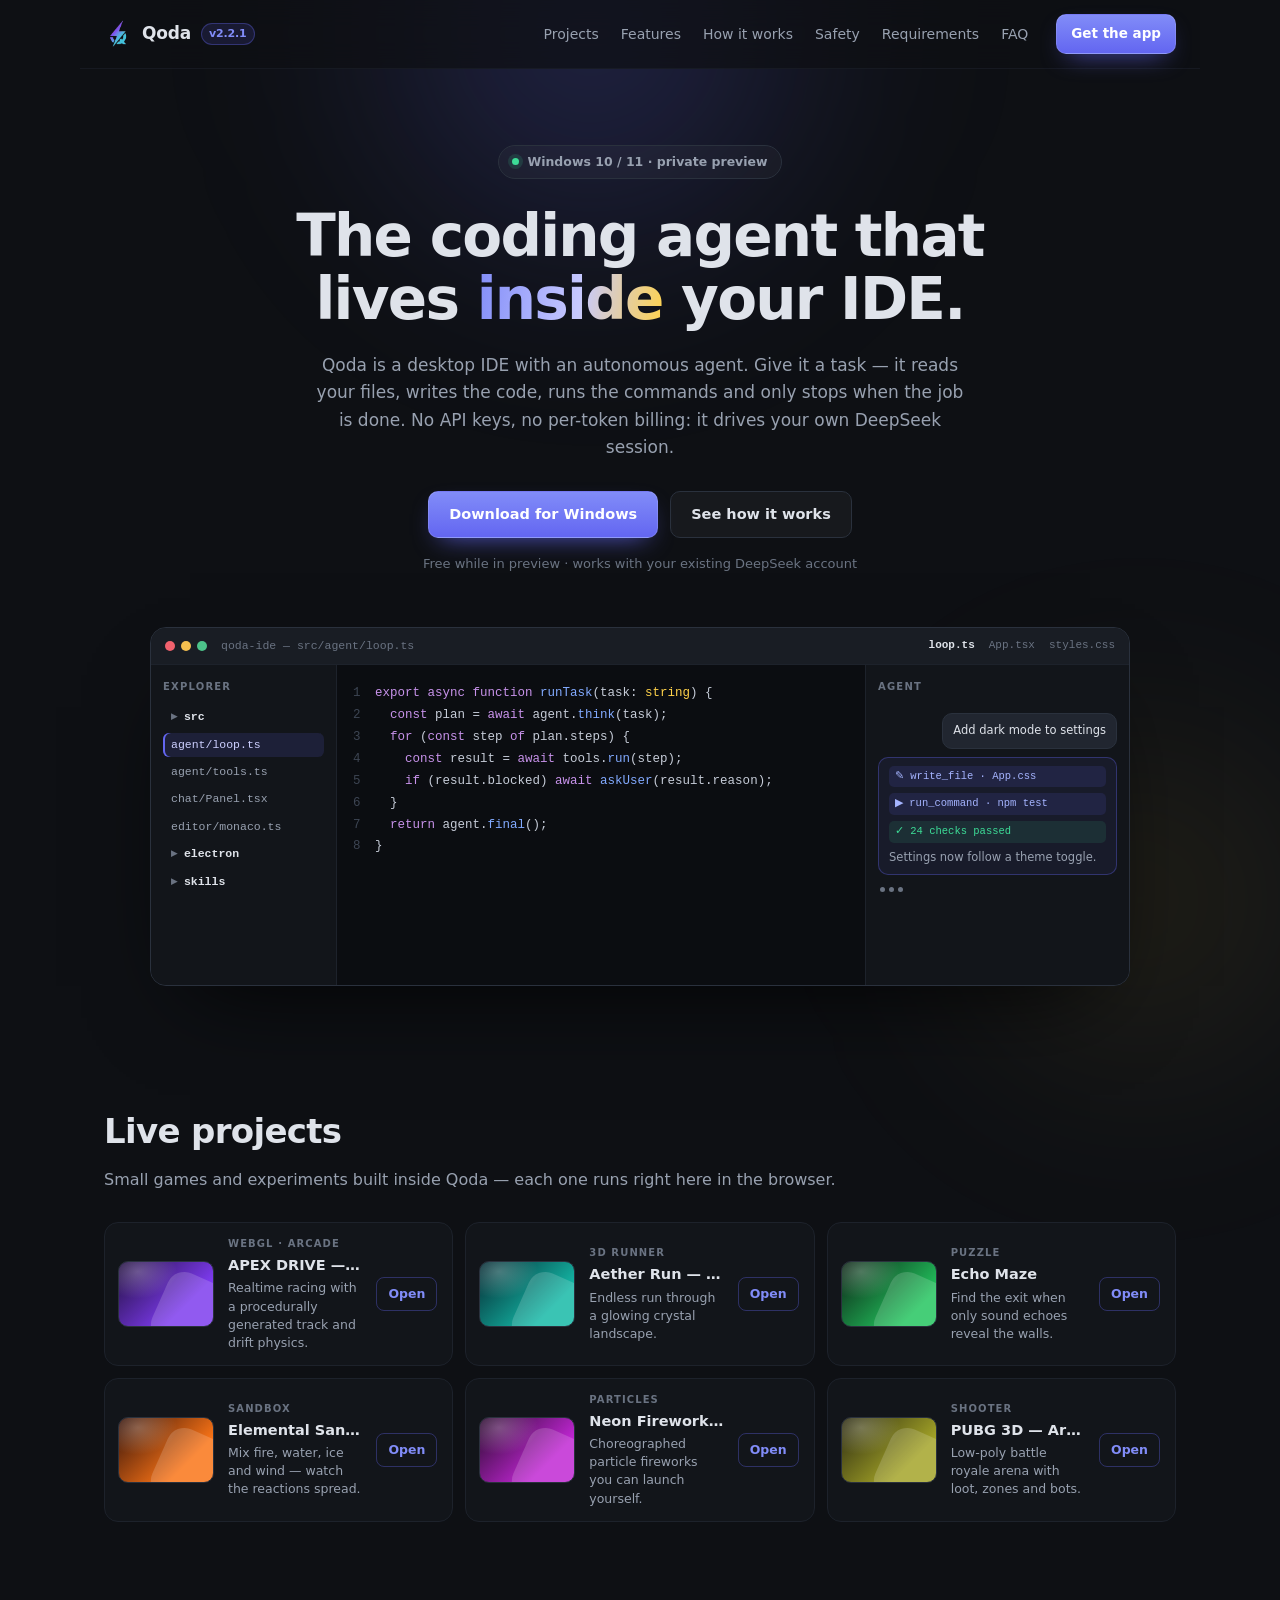
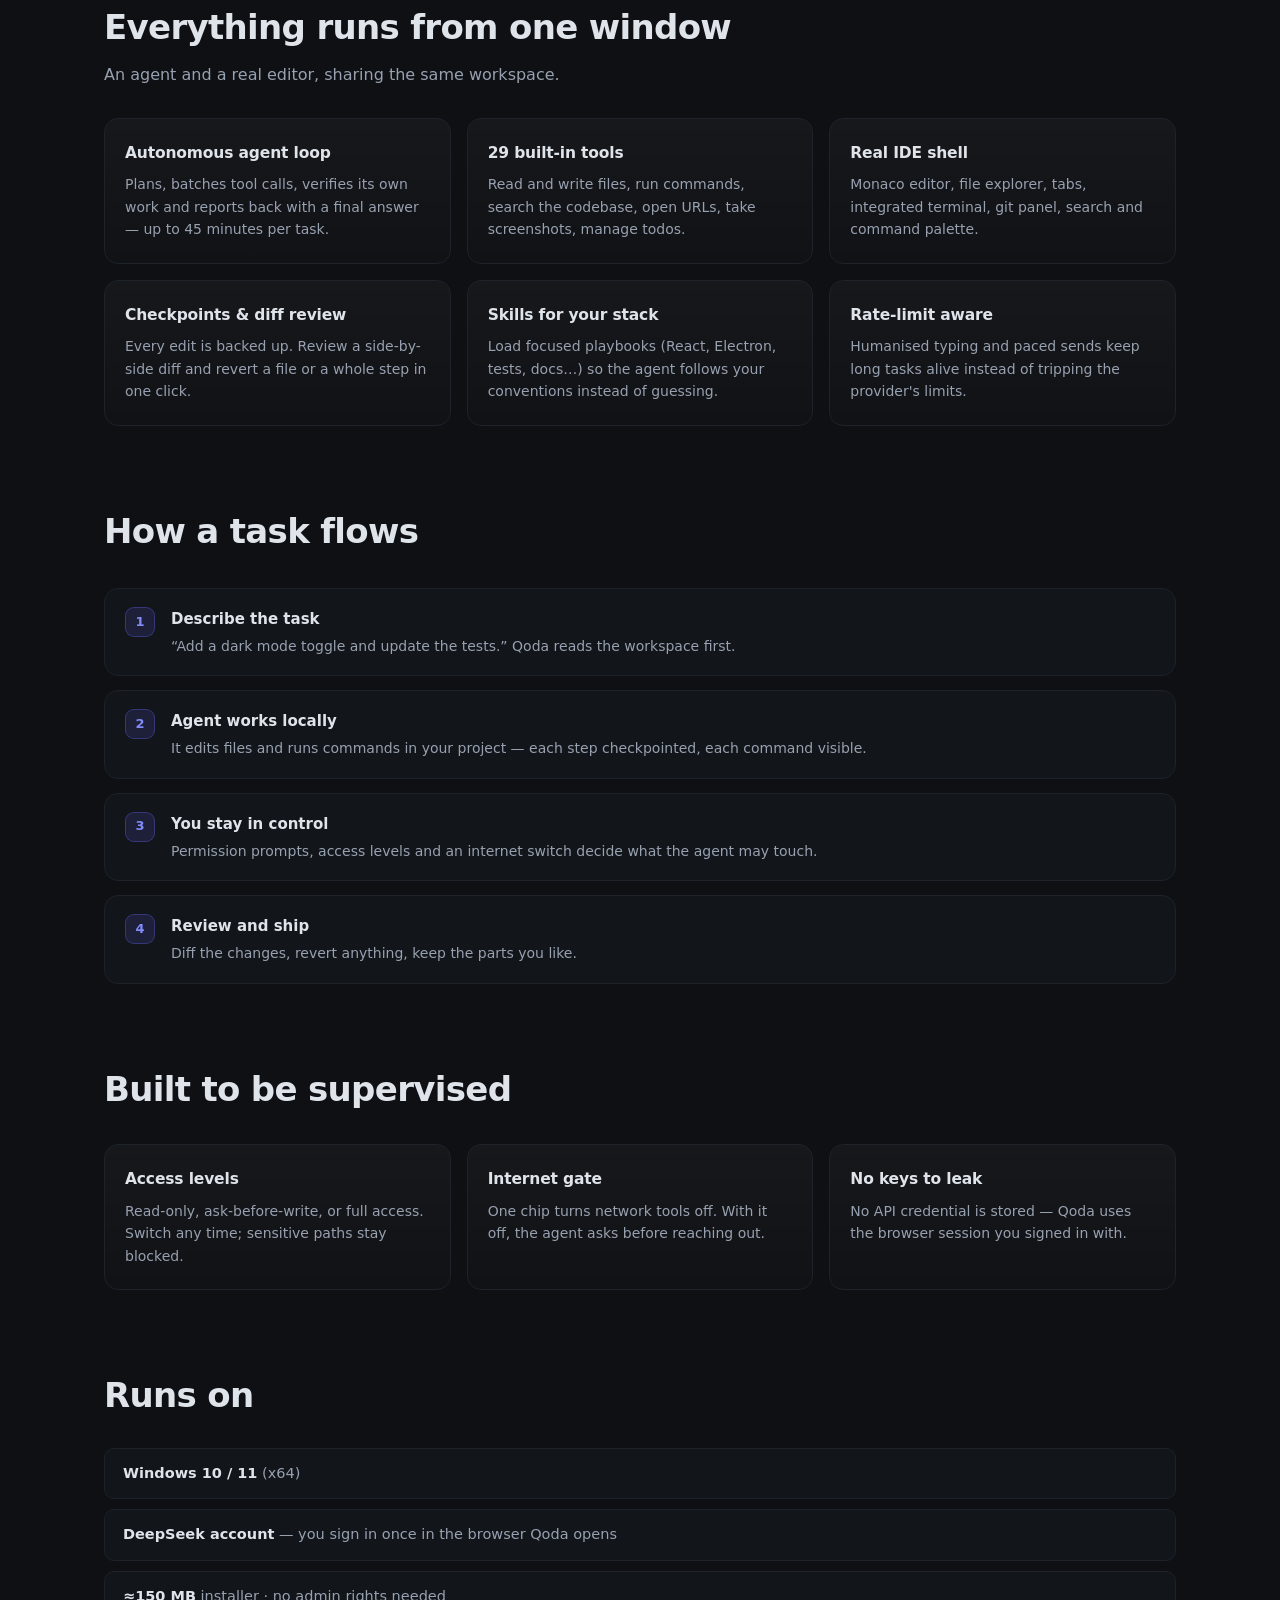
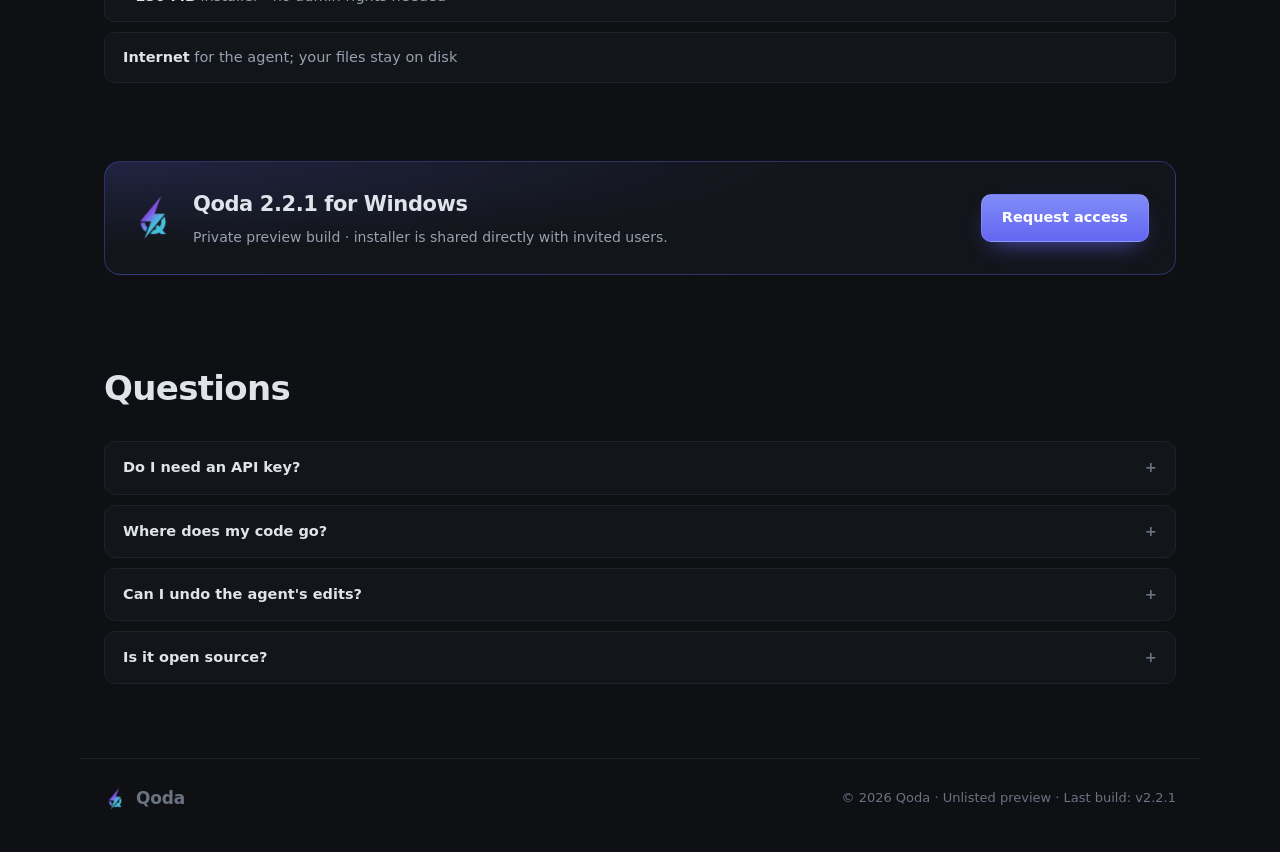
==== index.html @ f5bf3aab "site: Qoda unlisted preview + live projects" ====
<!doctype html>
<html lang="en">
<head>
  <meta charset="utf-8" />
  <meta name="viewport" content="width=device-width, initial-scale=1" />
  <title>Qoda — AI Coding Agent + Desktop IDE</title>
  <meta name="description" content="Qoda is a desktop IDE with an autonomous coding agent: it reads your files, writes code, runs commands and finishes the task. No API keys." />
  <meta name="robots" content="noindex, nofollow, noarchive, nosnippet" />
  <meta name="googlebot" content="noindex, nofollow" />
  <meta name="theme-color" content="#0e1014" />
  <link rel="icon" href="assets/favicon-16.png" sizes="16x16" />
  <link rel="stylesheet" href="styles.css" />
</head>
<body>
  <div class="glow glow-a" aria-hidden="true"></div>
  <div class="glow glow-b" aria-hidden="true"></div>

  <header class="nav" id="top">
    <a class="brand" href="#top">
      <img src="assets/qoda-mark.png" alt="" width="28" height="28" />
      <span>Qoda</span>
      <span class="brand-tag">v2.2.1</span>
    </a>
    <nav class="nav-links">
      <a href="#projects">Projects</a>
      <a href="#features">Features</a>
      <a href="#how">How it works</a>
      <a href="#safety">Safety</a>
      <a href="#requirements">Requirements</a>
      <a href="#faq">FAQ</a>
    </nav>
    <a class="btn btn-sm" href="#download">Get the app</a>
  </header>

  <main>
    <section class="hero">
      <p class="pill reveal"><span class="dot"></span> Windows 10 / 11 · private preview</p>
      <h1 class="reveal">The coding agent that lives <em>inside</em> your IDE.</h1>
      <p class="lede reveal">
        Qoda is a desktop IDE with an autonomous agent. Give it a task — it reads your files,
        writes the code, runs the commands and only stops when the job is done.
        No API keys, no per-token billing: it drives your own DeepSeek session.
      </p>
      <div class="hero-actions reveal">
        <a class="btn" href="#download">Download for Windows</a>
        <a class="btn btn-ghost" href="#how">See how it works</a>
      </div>
      <p class="hero-note reveal">Free while in preview · works with your existing DeepSeek account</p>

      <div class="app-window reveal" aria-hidden="true">
        <div class="win-bar">
          <span class="traffic"><i></i><i></i><i></i></span>
          <span class="win-title">qoda-ide — src/agent/loop.ts</span>
          <span class="win-tabs"><b>loop.ts</b><span>App.tsx</span><span>styles.css</span></span>
        </div>
        <div class="win-body">
          <aside class="win-side">
            <p class="side-head">EXPLORER</p>
            <ul class="tree">
              <li class="dir">src</li>
              <li class="file active">agent/loop.ts</li>
              <li class="file">agent/tools.ts</li>
              <li class="file">chat/Panel.tsx</li>
              <li class="file">editor/monaco.ts</li>
              <li class="dir">electron</li>
              <li class="dir">skills</li>
            </ul>
          </aside>
          <div class="win-code">
            <pre><code><span class="ln">1</span><span class="kw">export async function</span> <span class="fn">runTask</span>(task: <span class="ty">string</span>) {
<span class="ln">2</span>  <span class="kw">const</span> plan = <span class="kw">await</span> agent.<span class="fn">think</span>(task);
<span class="ln">3</span>  <span class="kw">for</span> (<span class="kw">const</span> step <span class="kw">of</span> plan.steps) {
<span class="ln">4</span>    <span class="kw">const</span> result = <span class="kw">await</span> tools.<span class="fn">run</span>(step);
<span class="ln">5</span>    <span class="kw">if</span> (result.blocked) <span class="kw">await</span> <span class="fn">askUser</span>(result.reason);
<span class="ln">6</span>  }
<span class="ln">7</span>  <span class="kw">return</span> agent.<span class="fn">final</span>();
<span class="ln">8</span>}</code></pre>
          </div>
          <aside class="win-chat">
            <p class="side-head">AGENT</p>
            <div class="bubble user">Add dark mode to settings</div>
            <div class="bubble agent">
              <span class="tool">✎ write_file · App.css</span>
              <span class="tool">▶ run_command · npm test</span>
              <span class="tool ok">✓ 24 checks passed</span>
              Settings now follow a theme toggle.
            </div>
            <div class="typing"><i></i><i></i><i></i></div>
          </aside>
        </div>
      </div>
    </section>

    <section id="projects" class="section">
      <h2 class="reveal">Live projects</h2>
      <p class="section-lede reveal">Small games and experiments built inside Qoda — each one runs right here in the browser.</p>
      <div class="pgrid">
        <a class="project reveal" href="projects/3d-racing/" target="_blank" rel="noopener">
          <span class="thumb thumb-racing" aria-hidden="true"><i></i></span>
          <span class="p-body">
            <span class="p-tag">WebGL · arcade</span>
            <span class="p-title">APEX DRIVE — 3D Racing</span>
            <span class="p-desc">Realtime racing with a procedurally generated track and drift physics.</span>
          </span>
          <span class="p-open">Open</span>
        </a>
        <a class="project reveal" href="projects/crystal-world/" target="_blank" rel="noopener">
          <span class="thumb thumb-crystal" aria-hidden="true"><i></i></span>
          <span class="p-body">
            <span class="p-tag">3D runner</span>
            <span class="p-title">Aether Run — Crystal World</span>
            <span class="p-desc">Endless run through a glowing crystal landscape.</span>
          </span>
          <span class="p-open">Open</span>
        </a>
        <a class="project reveal" href="projects/echo-maze/" target="_blank" rel="noopener">
          <span class="thumb thumb-maze" aria-hidden="true"><i></i></span>
          <span class="p-body">
            <span class="p-tag">Puzzle</span>
            <span class="p-title">Echo Maze</span>
            <span class="p-desc">Find the exit when only sound echoes reveal the walls.</span>
          </span>
          <span class="p-open">Open</span>
        </a>
        <a class="project reveal" href="projects/elemental-sandbox/" target="_blank" rel="noopener">
          <span class="thumb thumb-element" aria-hidden="true"><i></i></span>
          <span class="p-body">
            <span class="p-tag">Sandbox</span>
            <span class="p-title">Elemental Sandbox</span>
            <span class="p-desc">Mix fire, water, ice and wind — watch the reactions spread.</span>
          </span>
          <span class="p-open">Open</span>
        </a>
        <a class="project reveal" href="projects/neon-fireworks/" target="_blank" rel="noopener">
          <span class="thumb thumb-fireworks" aria-hidden="true"><i></i></span>
          <span class="p-body">
            <span class="p-tag">Particles</span>
            <span class="p-title">Neon Fireworks ULTRA</span>
            <span class="p-desc">Choreographed particle fireworks you can launch yourself.</span>
          </span>
          <span class="p-open">Open</span>
        </a>
        <a class="project reveal" href="projects/pubg-3d/" target="_blank" rel="noopener">
          <span class="thumb thumb-arena" aria-hidden="true"><i></i></span>
          <span class="p-body">
            <span class="p-tag">Shooter</span>
            <span class="p-title">PUBG 3D — Arena</span>
            <span class="p-desc">Low-poly battle royale arena with loot, zones and bots.</span>
          </span>
          <span class="p-open">Open</span>
        </a>
      </div>
    </section>

    <section id="features" class="section">
      <h2 class="reveal">Everything runs from one window</h2>
      <p class="section-lede reveal">An agent and a real editor, sharing the same workspace.</p>
      <div class="grid">
        <article class="card reveal">
          <h3>Autonomous agent loop</h3>
          <p>Plans, batches tool calls, verifies its own work and reports back with a final answer — up to 45 minutes per task.</p>
        </article>
        <article class="card reveal">
          <h3>29 built-in tools</h3>
          <p>Read and write files, run commands, search the codebase, open URLs, take screenshots, manage todos.</p>
        </article>
        <article class="card reveal">
          <h3>Real IDE shell</h3>
          <p>Monaco editor, file explorer, tabs, integrated terminal, git panel, search and command palette.</p>
        </article>
        <article class="card reveal">
          <h3>Checkpoints &amp; diff review</h3>
          <p>Every edit is backed up. Review a side-by-side diff and revert a file or a whole step in one click.</p>
        </article>
        <article class="card reveal">
          <h3>Skills for your stack</h3>
          <p>Load focused playbooks (React, Electron, tests, docs…) so the agent follows your conventions instead of guessing.</p>
        </article>
        <article class="card reveal">
          <h3>Rate-limit aware</h3>
          <p>Humanised typing and paced sends keep long tasks alive instead of tripping the provider's limits.</p>
        </article>
      </div>
    </section>

    <section id="how" class="section">
      <h2 class="reveal">How a task flows</h2>
      <ol class="steps">
        <li class="reveal"><span>1</span><div><h3>Describe the task</h3><p>“Add a dark mode toggle and update the tests.” Qoda reads the workspace first.</p></div></li>
        <li class="reveal"><span>2</span><div><h3>Agent works locally</h3><p>It edits files and runs commands in your project — each step checkpointed, each command visible.</p></div></li>
        <li class="reveal"><span>3</span><div><h3>You stay in control</h3><p>Permission prompts, access levels and an internet switch decide what the agent may touch.</p></div></li>
        <li class="reveal"><span>4</span><div><h3>Review and ship</h3><p>Diff the changes, revert anything, keep the parts you like.</p></div></li>
      </ol>
    </section>

    <section id="safety" class="section">
      <h2 class="reveal">Built to be supervised</h2>
      <div class="grid grid-3">
        <article class="card reveal">
          <h3>Access levels</h3>
          <p>Read-only, ask-before-write, or full access. Switch any time; sensitive paths stay blocked.</p>
        </article>
        <article class="card reveal">
          <h3>Internet gate</h3>
          <p>One chip turns network tools off. With it off, the agent asks before reaching out.</p>
        </article>
        <article class="card reveal">
          <h3>No keys to leak</h3>
          <p>No API credential is stored — Qoda uses the browser session you signed in with.</p>
        </article>
      </div>
    </section>

    <section id="requirements" class="section">
      <h2 class="reveal">Runs on</h2>
      <ul class="req reveal">
        <li><b>Windows 10 / 11</b> (x64)</li>
        <li><b>DeepSeek account</b> — you sign in once in the browser Qoda opens</li>
        <li><b>≈150 MB</b> installer · no admin rights needed</li>
        <li><b>Internet</b> for the agent; your files stay on disk</li>
      </ul>
    </section>

    <section id="download" class="section download">
      <div class="dl-card reveal">
        <img src="assets/qoda-mark.png" alt="Qoda" width="44" height="44" />
        <div>
          <h2>Qoda 2.2.1 for Windows</h2>
          <p>Private preview build · installer is shared directly with invited users.</p>
        </div>
        <a class="btn" href="#" id="dl-link">Request access</a>
      </div>
    </section>

    <section id="faq" class="section">
      <h2 class="reveal">Questions</h2>
      <div class="faq reveal">
        <details><summary>Do I need an API key?</summary><p>No. Qoda drives the DeepSeek web session you already have, so there is nothing to paste and nothing to bill per token.</p></details>
        <details><summary>Where does my code go?</summary><p>Your files stay on your machine. Only the context the agent sends to the chat leaves your computer — the same content you would type yourself.</p></details>
        <details><summary>Can I undo the agent's edits?</summary><p>Yes. Every write is checkpointed, and the diff view reverts either a single file or all changes from a step.</p></details>
        <details><summary>Is it open source?</summary><p>The repository is private for now. This page is an unlisted preview — please don't share the link.</p></details>
      </div>
    </section>
  </main>

  <footer class="foot">
    <div class="brand"><img src="assets/qoda-mark.png" alt="" width="22" height="22" /><span>Qoda</span></div>
    <p>© 2026 Qoda · Unlisted preview · Last build: v2.2.1</p>
  </footer>

  <script src="app.js" defer></script>
</body>
</html>
---- styles.css ----
/* Qoda landing — single stylesheet, no external deps */

:root {
  --bg: #0e1014;
  --bg-2: #12151a;
  --bg-3: #191d24;
  --bg-4: #212630;
  --border: #1d222b;
  --border-2: #2a313d;
  --text: #dfe3ea;
  --text-2: #98a1b0;
  --text-3: #6a7382;
  --accent: #6366f1;
  --accent-2: #818cf8;
  --accent-soft: rgba(99, 102, 241, 0.14);
  --accent-line: rgba(99, 102, 241, 0.35);
  --amber: #ffd24a;
  --green: #3ddc97;
  --radius: 14px;
  --max: 1120px;
  --font: "Segoe UI Variable Text", "Segoe UI", Inter, system-ui, -apple-system, sans-serif;
  --mono: "Cascadia Code", "JetBrains Mono", ui-monospace, Consolas, monospace;
}

* { box-sizing: border-box; }

html { scroll-behavior: smooth; }

body {
  margin: 0;
  background: var(--bg);
  color: var(--text);
  font-family: var(--font);
  font-size: 16px;
  line-height: 1.6;
  -webkit-font-smoothing: antialiased;
  overflow-x: hidden;
}

a { color: inherit; text-decoration: none; }

img { display: block; }

/* ── ambient glows ───────────────────────────────────────── */
.glow {
  position: fixed;
  border-radius: 50%;
  filter: blur(90px);
  pointer-events: none;
  z-index: 0;
}
.glow-a {
  width: 620px; height: 620px;
  top: -280px; left: 50%;
  transform: translateX(-58%);
  background: radial-gradient(circle, rgba(99, 102, 241, 0.28), transparent 68%);
}
.glow-b {
  width: 520px; height: 520px;
  bottom: -260px; right: -120px;
  background: radial-gradient(circle, rgba(255, 210, 74, 0.10), transparent 70%);
}

/* ── nav ─────────────────────────────────────────────────── */
.nav {
  position: sticky;
  top: 0;
  z-index: 20;
  display: flex;
  align-items: center;
  gap: 28px;
  max-width: var(--max);
  margin: 0 auto;
  padding: 14px 24px;
  backdrop-filter: blur(14px);
  background: rgba(14, 16, 20, 0.72);
  border-bottom: 1px solid rgba(29, 34, 43, 0.6);
}

.brand {
  display: inline-flex;
  align-items: center;
  gap: 10px;
  font-weight: 700;
  letter-spacing: -0.01em;
  font-size: 17px;
}
.brand img { border-radius: 7px; }
.brand-tag {
  font-size: 11px;
  font-weight: 600;
  color: var(--accent-2);
  background: var(--accent-soft);
  border: 1px solid var(--accent-line);
  padding: 1px 7px;
  border-radius: 999px;
}

.nav-links {
  display: flex;
  gap: 22px;
  margin-left: auto;
  font-size: 14px;
  color: var(--text-2);
}
.nav-links a:hover { color: var(--text); }

/* ── buttons ─────────────────────────────────────────────── */
.btn {
  display: inline-flex;
  align-items: center;
  justify-content: center;
  gap: 8px;
  padding: 11px 20px;
  border-radius: 10px;
  font-size: 14.5px;
  font-weight: 600;
  color: #fff;
  background: linear-gradient(180deg, var(--accent-2), var(--accent));
  border: 1px solid rgba(255, 255, 255, 0.12);
  box-shadow: 0 10px 26px -12px rgba(99, 102, 241, 0.9);
  transition: transform 0.16s ease, box-shadow 0.16s ease, background 0.16s ease;
}
.btn:hover { transform: translateY(-1px); box-shadow: 0 14px 32px -12px rgba(99, 102, 241, 1); }
.btn-sm { padding: 8px 14px; font-size: 13.5px; }
.btn-ghost {
  background: rgba(255, 255, 255, 0.04);
  border: 1px solid var(--border-2);
  color: var(--text);
  box-shadow: none;
}
.btn-ghost:hover { background: rgba(255, 255, 255, 0.08); box-shadow: none; }

/* ── hero ────────────────────────────────────────────────── */
main { position: relative; z-index: 1; }

.hero {
  max-width: var(--max);
  margin: 0 auto;
  padding: 76px 24px 40px;
  text-align: center;
}

.pill {
  display: inline-flex;
  align-items: center;
  gap: 8px;
  font-size: 12.5px;
  font-weight: 600;
  color: var(--text-2);
  background: rgba(255, 255, 255, 0.03);
  border: 1px solid var(--border-2);
  border-radius: 999px;
  padding: 6px 13px;
  margin: 0 0 26px;
}
.pill .dot {
  width: 7px; height: 7px;
  border-radius: 50%;
  background: var(--green);
  box-shadow: 0 0 0 4px rgba(61, 220, 151, 0.14);
}

h1 {
  font-size: clamp(34px, 5.4vw, 58px);
  line-height: 1.1;
  letter-spacing: -0.03em;
  margin: 0 auto 20px;
  max-width: 820px;
  font-weight: 700;
}
h1 em {
  font-style: normal;
  background: linear-gradient(100deg, var(--accent-2), #c7c9ff 55%, var(--amber));
  -webkit-background-clip: text;
  background-clip: text;
  color: transparent;
}

.lede {
  max-width: 660px;
  margin: 0 auto 30px;
  color: var(--text-2);
  font-size: 17px;
}

.hero-actions {
  display: flex;
  gap: 12px;
  justify-content: center;
  flex-wrap: wrap;
}
.hero-note {
  margin: 16px 0 0;
  font-size: 13px;
  color: var(--text-3);
}

/* ── app window mock ─────────────────────────────────────── */
.app-window {
  margin: 52px auto 0;
  max-width: 980px;
  border: 1px solid var(--border-2);
  border-radius: 16px;
  overflow: hidden;
  background: var(--bg-2);
  box-shadow:
    0 40px 90px -40px rgba(0, 0, 0, 0.9),
    0 0 0 1px rgba(255, 255, 255, 0.02) inset;
  text-align: left;
}

.win-bar {
  display: flex;
  align-items: center;
  gap: 14px;
  padding: 9px 14px;
  background: var(--bg-3);
  border-bottom: 1px solid var(--border);
  font-size: 12px;
  color: var(--text-3);
}
.traffic { display: inline-flex; gap: 6px; }
.traffic i {
  width: 10px; height: 10px;
  border-radius: 50%;
  background: #3a4150;
}
.traffic i:first-child { background: #f0616d; }
.traffic i:nth-child(2) { background: #f4bf4f; }
.traffic i:nth-child(3) { background: #4cc38a; }
.win-title { font-family: var(--mono); font-size: 11.5px; }
.win-tabs { margin-left: auto; display: inline-flex; gap: 14px; font-family: var(--mono); font-size: 11px; }
.win-tabs b { color: var(--text); font-weight: 600; }

.win-body {
  display: grid;
  grid-template-columns: 186px minmax(0, 1fr) 264px;
  min-height: 320px;
}

.win-side, .win-chat {
  padding: 14px 12px;
  background: var(--bg-2);
  font-size: 12px;
}
.win-side { border-right: 1px solid var(--border); }
.win-chat { border-left: 1px solid var(--border); display: flex; flex-direction: column; gap: 8px; }

.side-head {
  margin: 0 0 10px;
  font-size: 10px;
  letter-spacing: 0.12em;
  color: var(--text-3);
  font-weight: 700;
}

.tree { list-style: none; margin: 0; padding: 0; display: grid; gap: 3px; }
.tree li {
  padding: 3px 8px;
  border-radius: 6px;
  color: var(--text-2);
  font-family: var(--mono);
  font-size: 11.5px;
  white-space: nowrap;
  overflow: hidden;
  text-overflow: ellipsis;
}
.tree .dir { color: var(--text); font-weight: 600; }
.tree .dir::before { content: "▸ "; color: var(--text-3); }
.tree .file::before { content: "  "; }
.tree .file.active {
  background: var(--accent-soft);
  color: #cdd0ff;
  box-shadow: inset 2px 0 0 var(--accent);
}

.win-code {
  background: #0b0d11;
  overflow: hidden;
}
.win-code pre {
  margin: 0;
  padding: 18px 16px;
  font-family: var(--mono);
  font-size: 12.5px;
  line-height: 1.75;
  color: #c6ccd8;
  white-space: pre;
}
.win-code .ln { display: inline-block; width: 22px; color: #3d4553; user-select: none; }
.win-code .kw { color: #c792ea; }
.win-code .fn { color: #82aaff; }
.win-code .ty { color: var(--amber); }

.bubble {
  border-radius: 10px;
  padding: 8px 10px;
  font-size: 11.5px;
  line-height: 1.5;
}
.bubble.user {
  background: var(--bg-4);
  color: var(--text);
  align-self: flex-end;
  border: 1px solid var(--border-2);
}
.bubble.agent {
  background: rgba(99, 102, 241, 0.08);
  border: 1px solid var(--accent-line);
  color: var(--text-2);
  display: grid;
  gap: 6px;
}
.tool {
  display: block;
  font-family: var(--mono);
  font-size: 10.5px;
  color: #a5b4ff;
  background: rgba(99, 102, 241, 0.12);
  border-radius: 5px;
  padding: 3px 6px;
}
.tool.ok { color: var(--green); background: rgba(61, 220, 151, 0.1); }

.typing { display: inline-flex; gap: 4px; padding: 4px 2px; }
.typing i {
  width: 5px; height: 5px;
  border-radius: 50%;
  background: var(--text-3);
  animation: blink 1.2s infinite ease-in-out;
}
.typing i:nth-child(2) { animation-delay: 0.18s; }
.typing i:nth-child(3) { animation-delay: 0.36s; }
@keyframes blink {
  0%, 80%, 100% { opacity: 0.25; transform: translateY(0); }
  40% { opacity: 1; transform: translateY(-2px); }
}

/* ── live projects ─────────────────────────────────────── */
.pgrid {
  display: grid;
  grid-template-columns: repeat(auto-fit, minmax(330px, 1fr));
  gap: 12px;
  margin-top: 28px;
}

.project {
  display: grid;
  grid-template-columns: 96px minmax(0, 1fr) auto;
  align-items: center;
  gap: 14px;
  padding: 13px 15px 13px 13px;
  background: var(--bg-2);
  border: 1px solid var(--border);
  border-radius: var(--radius);
  transition: border-color 0.18s ease, transform 0.18s ease, background 0.18s ease;
}
.project:hover {
  border-color: var(--accent-line);
  background: var(--bg-3);
  transform: translateY(-2px);
}

.thumb {
  position: relative;
  width: 96px;
  height: 66px;
  border-radius: 10px;
  overflow: hidden;
  border: 1px solid var(--border-2);
  display: block;
}
.thumb i {
  position: absolute;
  right: -18px;
  bottom: -26px;
  width: 74px;
  height: 74px;
  border-radius: 18px;
  transform: rotate(24deg);
  background: rgba(255, 255, 255, 0.16);
}
.thumb::after {
  content: "";
  position: absolute;
  inset: 0;
  background: radial-gradient(70% 70% at 20% 15%, rgba(255, 255, 255, 0.26), transparent 60%);
}
.thumb-racing    { background: linear-gradient(135deg, #22103f, #7c3aed 70%); }
.thumb-crystal   { background: linear-gradient(135deg, #062a33, #14b8a6 75%); }
.thumb-maze      { background: linear-gradient(135deg, #0d2416, #22c55e 78%); }
.thumb-element   { background: linear-gradient(135deg, #35130a, #f97316 72%); }
.thumb-fireworks { background: linear-gradient(135deg, #2a0b2e, #c026d3 72%); }
.thumb-arena     { background: linear-gradient(135deg, #2b2a12, #a3a327 72%); }

.p-body { display: grid; gap: 2px; min-width: 0; }
.p-tag {
  font-size: 10px;
  font-weight: 700;
  letter-spacing: 0.11em;
  text-transform: uppercase;
  color: var(--text-3);
}
.p-title {
  font-size: 14.5px;
  font-weight: 600;
  color: var(--text);
  white-space: nowrap;
  overflow: hidden;
  text-overflow: ellipsis;
}
.p-desc {
  font-size: 12.5px;
  line-height: 1.45;
  color: var(--text-2);
}
.p-open {
  font-size: 12.5px;
  font-weight: 600;
  color: var(--accent-2);
  border: 1px solid var(--accent-line);
  border-radius: 8px;
  padding: 6px 11px;
  white-space: nowrap;
}
.project:hover .p-open { background: var(--accent-soft); }

/* ── sections ────────────────────────────────────────────── */
.section {
  max-width: var(--max);
  margin: 0 auto;
  padding: 78px 24px 0;
}
.section h2 {
  font-size: clamp(24px, 3.4vw, 34px);
  letter-spacing: -0.02em;
  margin: 0 0 8px;
}
.section-lede { color: var(--text-2); margin: 0 0 30px; }

.grid {
  display: grid;
  grid-template-columns: repeat(auto-fit, minmax(268px, 1fr));
  gap: 16px;
  margin-top: 28px;
}
.grid-3 { grid-template-columns: repeat(auto-fit, minmax(240px, 1fr)); }

.card {
  background: linear-gradient(180deg, rgba(255, 255, 255, 0.035), rgba(255, 255, 255, 0.012));
  border: 1px solid var(--border);
  border-radius: var(--radius);
  padding: 22px 20px;
  transition: border-color 0.18s ease, transform 0.18s ease;
}
.card:hover { border-color: var(--accent-line); transform: translateY(-2px); }
.card h3 {
  margin: 0 0 8px;
  font-size: 15.5px;
  letter-spacing: -0.01em;
}
.card p { margin: 0; color: var(--text-2); font-size: 14px; }

/* ── steps ───────────────────────────────────────────────── */
.steps {
  list-style: none;
  margin: 30px 0 0;
  padding: 0;
  display: grid;
  gap: 14px;
  counter-reset: step;
}
.steps li {
  display: flex;
  gap: 16px;
  align-items: flex-start;
  background: var(--bg-2);
  border: 1px solid var(--border);
  border-radius: var(--radius);
  padding: 18px 20px;
}
.steps span {
  flex: none;
  width: 30px; height: 30px;
  display: grid;
  place-items: center;
  border-radius: 9px;
  background: var(--accent-soft);
  border: 1px solid var(--accent-line);
  color: var(--accent-2);
  font-weight: 700;
  font-size: 13px;
}
.steps h3 { margin: 0 0 4px; font-size: 15px; }
.steps p { margin: 0; color: var(--text-2); font-size: 14px; }

/* ── requirements ────────────────────────────────────────── */
.req {
  list-style: none;
  margin: 26px 0 0;
  padding: 0;
  display: grid;
  gap: 10px;
}
.req li {
  background: var(--bg-2);
  border: 1px solid var(--border);
  border-radius: 10px;
  padding: 13px 18px;
  color: var(--text-2);
  font-size: 14.5px;
}
.req b { color: var(--text); }

/* ── download ────────────────────────────────────────────── */
.download { padding-bottom: 8px; }
.dl-card {
  display: flex;
  align-items: center;
  gap: 18px;
  flex-wrap: wrap;
  background:
    radial-gradient(120% 140% at 0% 0%, rgba(99, 102, 241, 0.18), transparent 55%),
    var(--bg-2);
  border: 1px solid var(--accent-line);
  border-radius: 16px;
  padding: 26px 26px;
}
.dl-card img { border-radius: 11px; }
.dl-card h2 { font-size: 21px; margin: 0 0 4px; }
.dl-card p { margin: 0; color: var(--text-2); font-size: 14px; }
.dl-card .btn { margin-left: auto; }

/* ── faq ─────────────────────────────────────────────────── */
.faq { display: grid; gap: 10px; margin-top: 26px; }
.faq details {
  background: var(--bg-2);
  border: 1px solid var(--border);
  border-radius: 11px;
  padding: 14px 18px;
}
.faq summary {
  cursor: pointer;
  font-weight: 600;
  font-size: 14.5px;
  list-style: none;
}
.faq summary::-webkit-details-marker { display: none; }
.faq summary::after { content: "+"; float: right; color: var(--text-3); }
.faq details[open] summary::after { content: "–"; }
.faq p { margin: 10px 0 0; color: var(--text-2); font-size: 14px; }

/* ── footer ──────────────────────────────────────────────── */
.foot {
  max-width: var(--max);
  margin: 74px auto 0;
  padding: 26px 24px 40px;
  border-top: 1px solid var(--border);
  display: flex;
  align-items: center;
  gap: 16px;
  flex-wrap: wrap;
  color: var(--text-3);
  font-size: 13px;
}
.foot p { margin: 0 0 0 auto; }

/* ── reveal on scroll ────────────────────────────────────── */
.reveal {
  opacity: 0;
  transform: translateY(14px);
  transition: opacity 0.6s ease, transform 0.6s ease;
}
.reveal.in { opacity: 1; transform: none; }

@media (prefers-reduced-motion: reduce) {
  .reveal { opacity: 1; transform: none; transition: none; }
  html { scroll-behavior: auto; }
}

/* ── responsive ──────────────────────────────────────────── */
@media (max-width: 900px) {
  .nav-links { display: none; }
  .win-body { grid-template-columns: 150px minmax(0, 1fr); }
  .win-chat { display: none; }
  .hero { padding-top: 54px; }
  .dl-card .btn { margin-left: 0; }
}

@media (max-width: 560px) {
  .win-side { display: none; }
  .win-body { grid-template-columns: minmax(0, 1fr); }
  .win-code pre { font-size: 11px; padding: 14px 10px; }
  .section { padding-top: 58px; }
  .project { grid-template-columns: 72px minmax(0, 1fr); }
  .thumb { width: 72px; height: 54px; }
  .p-desc { display: none; }
  .p-open { display: none; }
}
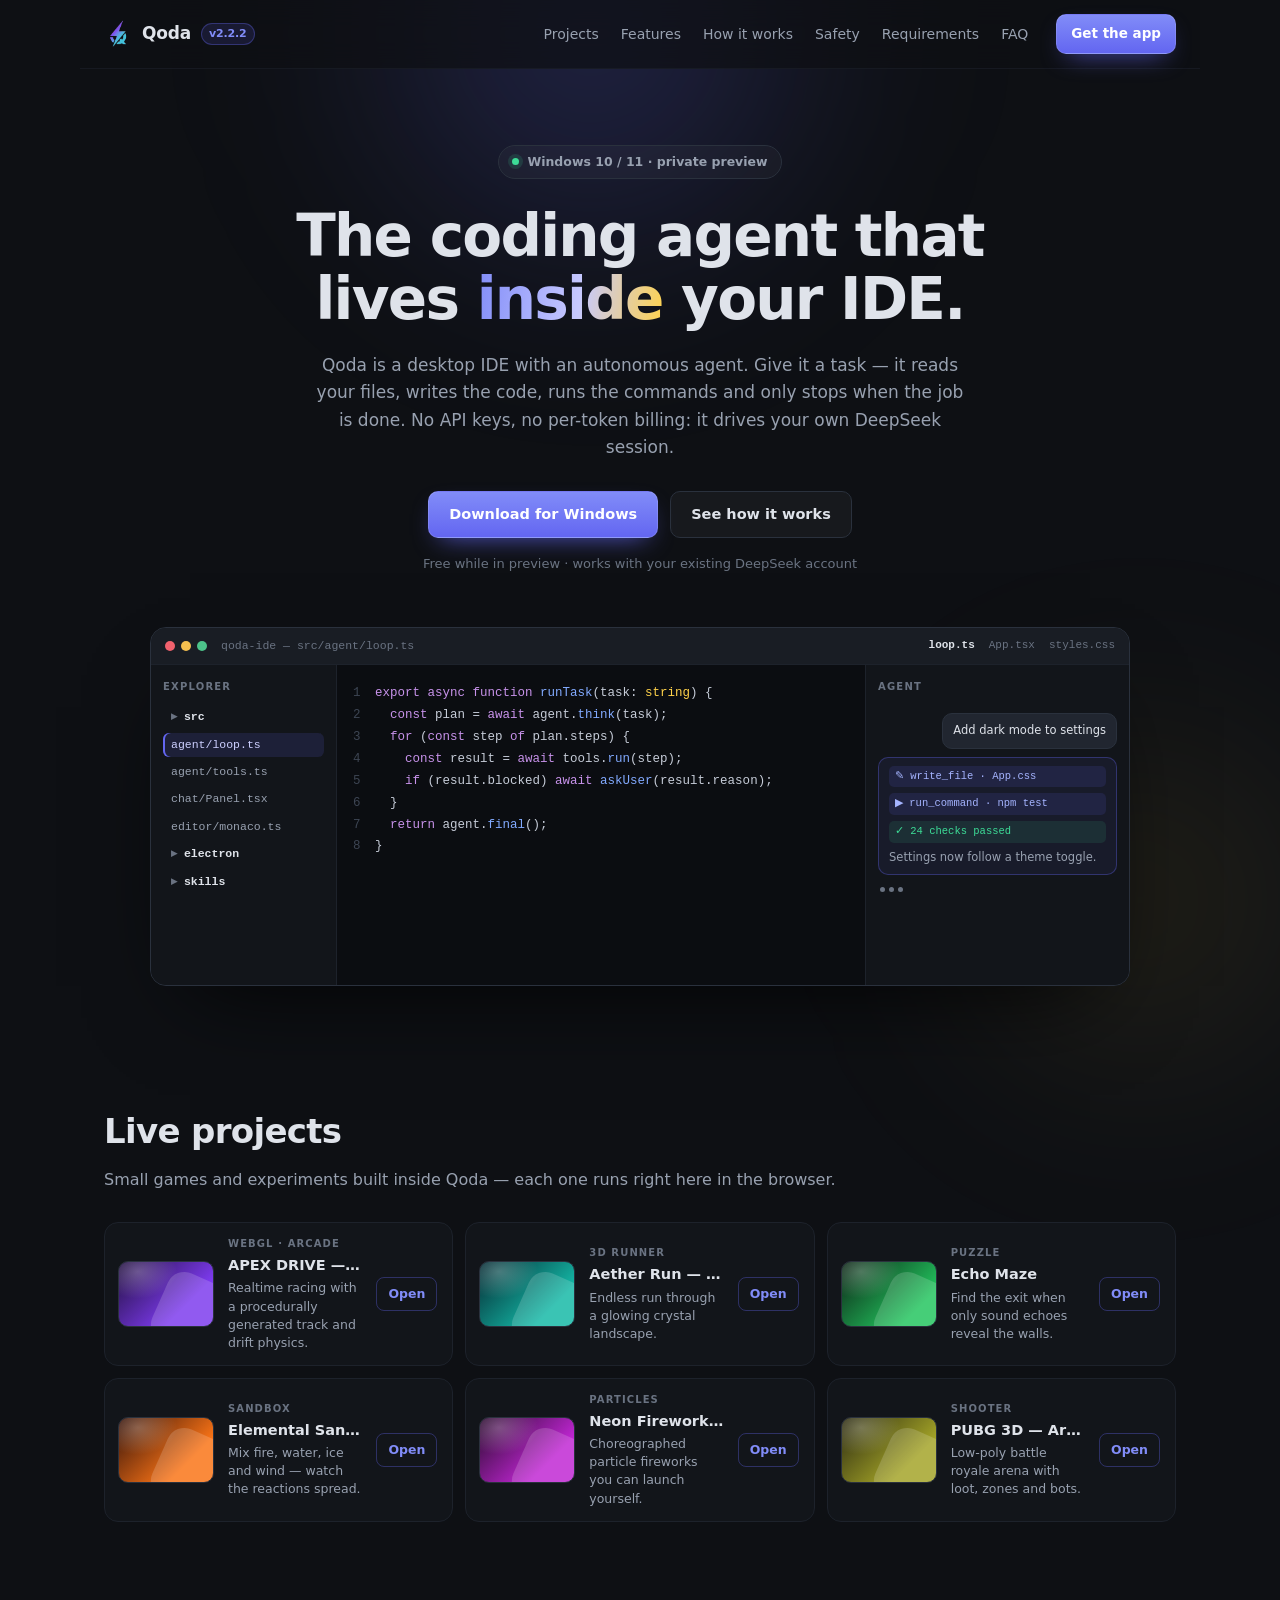
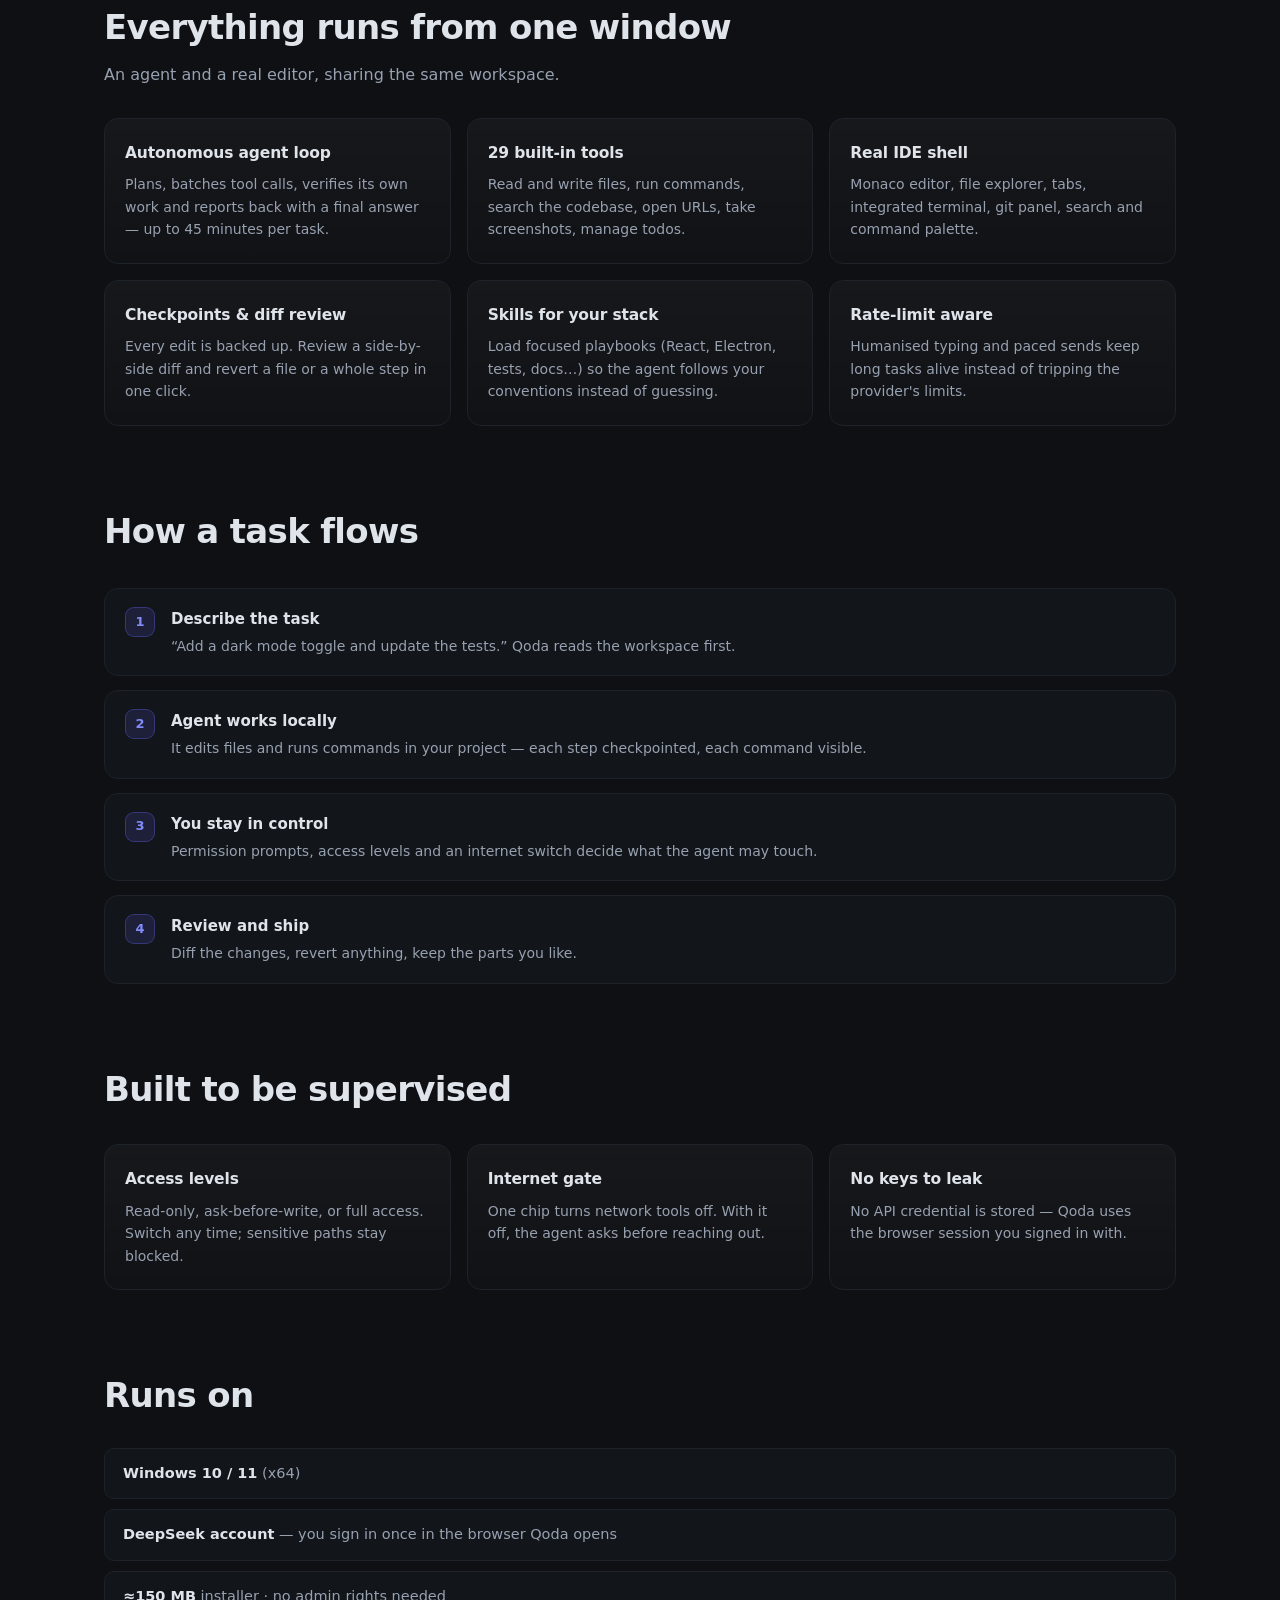
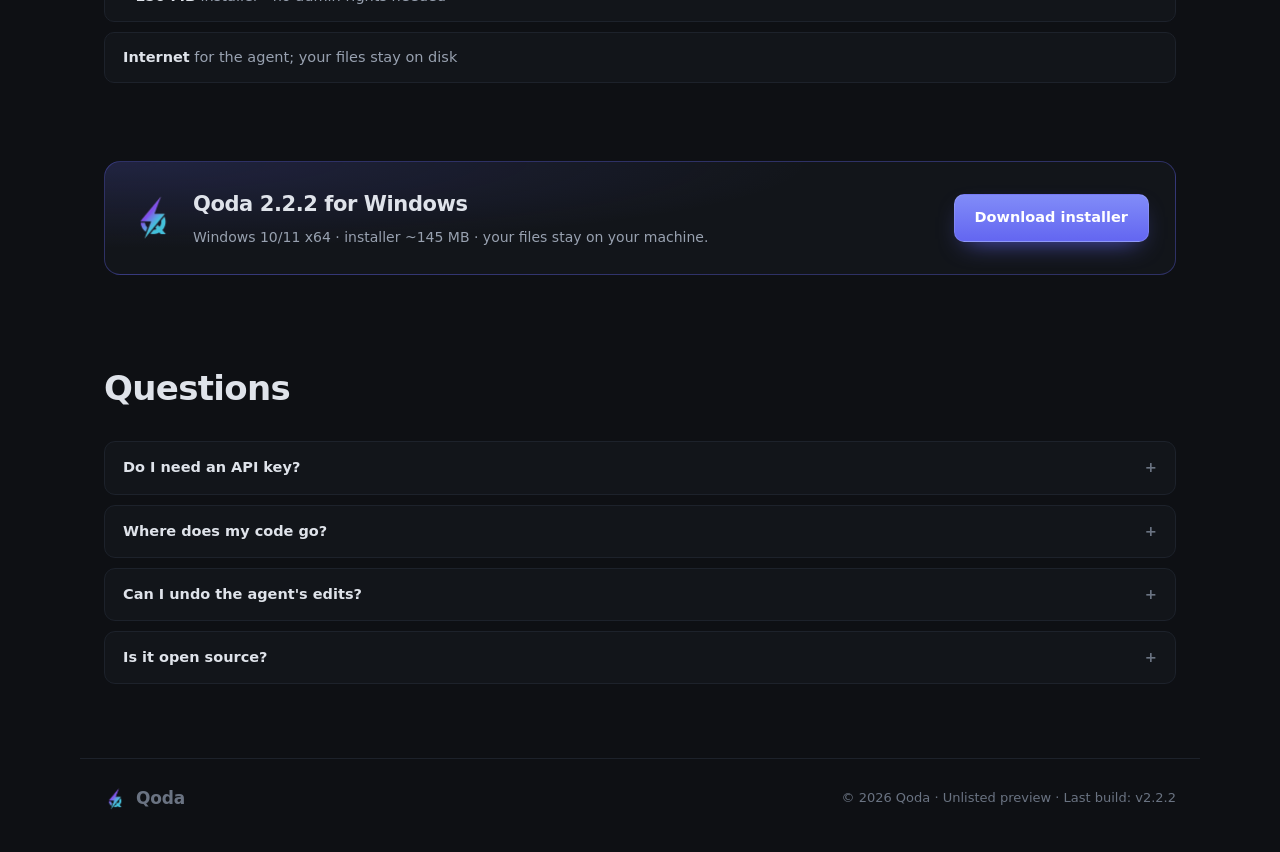
==== commit e1d064f9: "site: v2.2.2 + installer download link" ====
--- a/index.html
+++ b/index.html
@@ -19,7 +19,7 @@
     <a class="brand" href="#top">
       <img src="assets/qoda-mark.png" alt="" width="28" height="28" />
       <span>Qoda</span>
-      <span class="brand-tag">v2.2.1</span>
+      <span class="brand-tag">v2.2.2</span>
     </a>
     <nav class="nav-links">
       <a href="#projects">Projects</a>
@@ -225,10 +225,10 @@
       <div class="dl-card reveal">
         <img src="assets/qoda-mark.png" alt="Qoda" width="44" height="44" />
         <div>
-          <h2>Qoda 2.2.1 for Windows</h2>
-          <p>Private preview build · installer is shared directly with invited users.</p>
+          <h2>Qoda 2.2.2 for Windows</h2>
+          <p>Windows 10/11 x64 · installer ~145 MB · your files stay on your machine.</p>
         </div>
-        <a class="btn" href="#" id="dl-link">Request access</a>
+        <a class="btn" href="https://github.com/git-mobik/qoda-site/releases/latest/download/Qoda-Setup-2.2.2.exe" id="dl-link">Download installer</a>
       </div>
     </section>
 
@@ -245,7 +245,7 @@
 
   <footer class="foot">
     <div class="brand"><img src="assets/qoda-mark.png" alt="" width="22" height="22" /><span>Qoda</span></div>
-    <p>© 2026 Qoda · Unlisted preview · Last build: v2.2.1</p>
+    <p>© 2026 Qoda · Unlisted preview · Last build: v2.2.2</p>
   </footer>
 
   <script src="app.js" defer></script>
